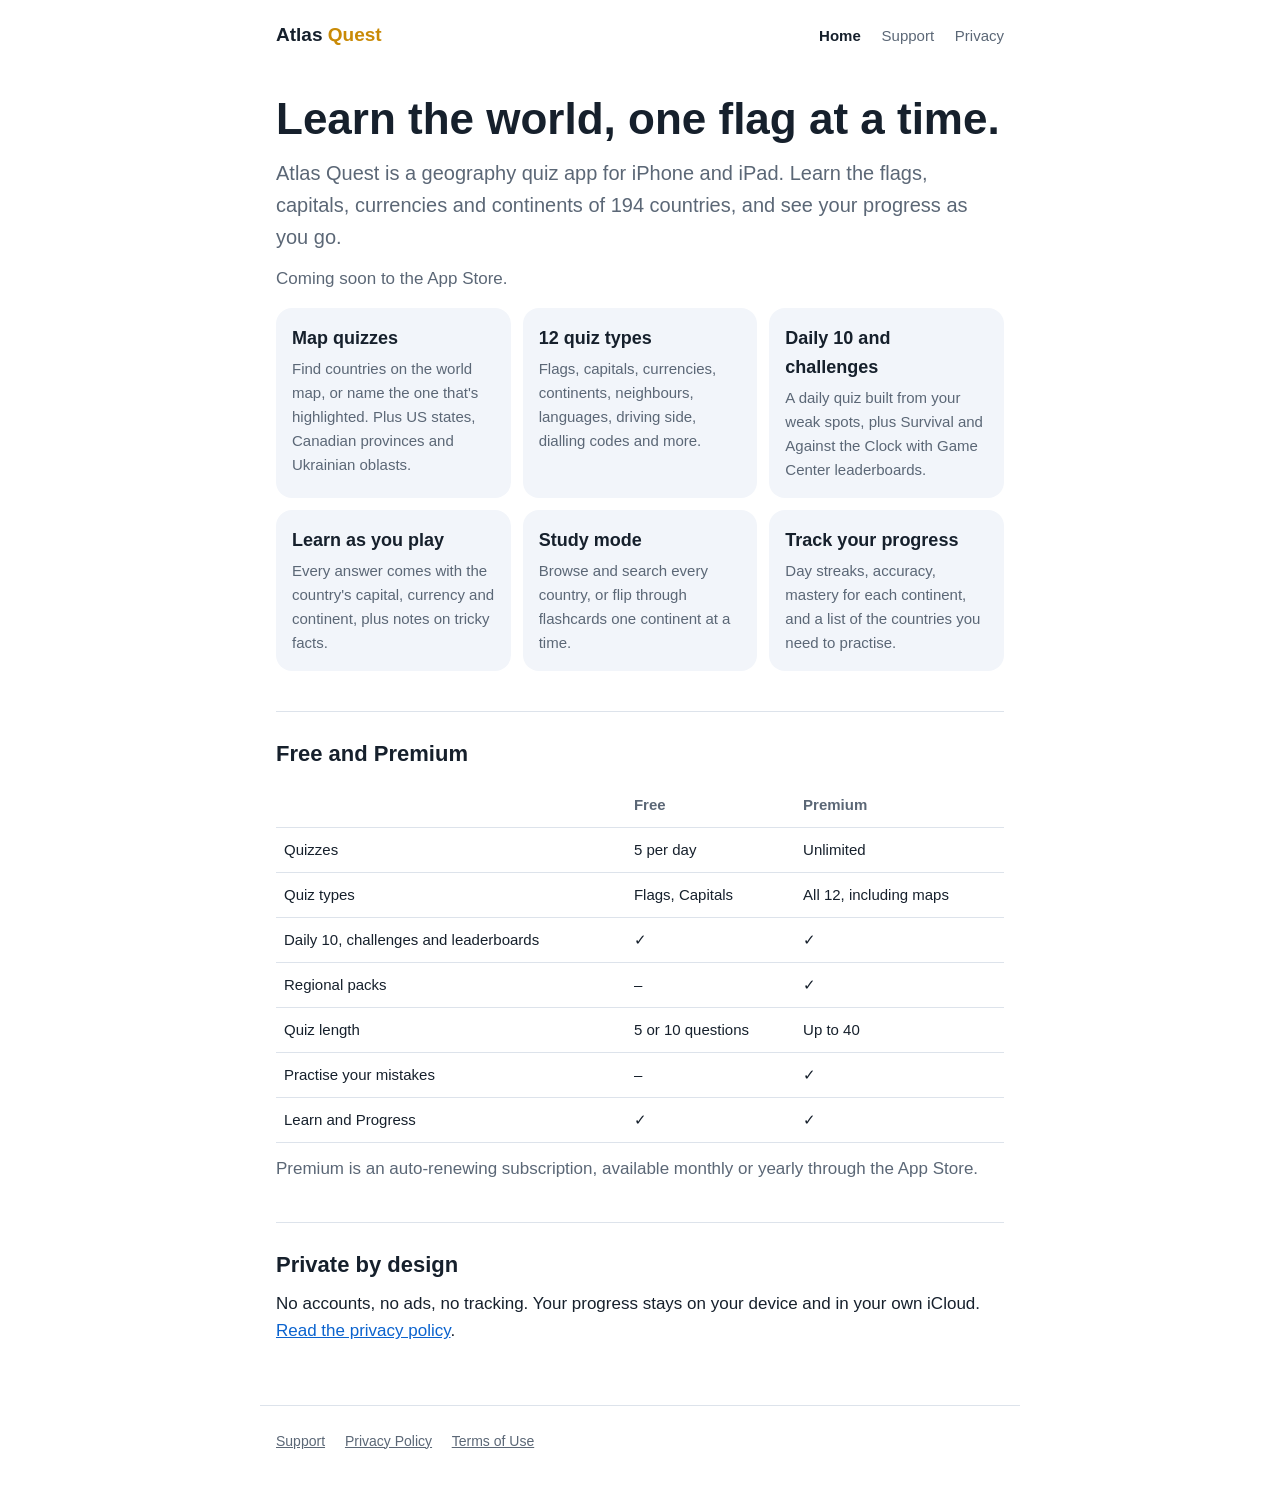
==== index.html @ 8e3a0928 "Update the website for Atlas Quest 1.1 Privacy policy: iCloud sync, Game Center and reminders. Suppo" ====
<!DOCTYPE html>
<html lang="en">
<head>
<meta charset="utf-8">
<meta name="viewport" content="width=device-width, initial-scale=1">
<title>Atlas Quest</title>
<meta name="description" content="Atlas Quest is a geography quiz app for iPhone and iPad. Learn the flags, capitals, currencies and continents of 194 countries.">
<link rel="icon" href="data:image/svg+xml,<svg xmlns='http://www.w3.org/2000/svg' viewBox='0 0 100 100'><text y='.9em' font-size='90'>🌍</text></svg>">
<link rel="stylesheet" href="style.css">
</head>
<body>
<header>
  <a class="brand" href="./">Atlas <span>Quest</span></a>
  <nav>
    <a href="./" aria-current="page">Home</a>
    <a href="support.html">Support</a>
    <a href="privacy.html">Privacy</a>
  </nav>
</header>
<main>
  <h1>Learn the world, one flag at a time.</h1>
  <p class="lead">Atlas Quest is a geography quiz app for iPhone and iPad. Learn the flags, capitals, currencies and continents of 194 countries, and see your progress as you go.</p>
  <p class="muted">Coming soon to the App Store.</p>

  <div class="grid">
    <div class="card">
      <h3>Map quizzes</h3>
      <p>Find countries on the world map, or name the one that's highlighted. Plus US states, Canadian provinces and Ukrainian oblasts.</p>
    </div>
    <div class="card">
      <h3>12 quiz types</h3>
      <p>Flags, capitals, currencies, continents, neighbours, languages, driving side, dialling codes and more.</p>
    </div>
    <div class="card">
      <h3>Daily 10 and challenges</h3>
      <p>A daily quiz built from your weak spots, plus Survival and Against the Clock with Game Center leaderboards.</p>
    </div>
    <div class="card">
      <h3>Learn as you play</h3>
      <p>Every answer comes with the country's capital, currency and continent, plus notes on tricky facts.</p>
    </div>
    <div class="card">
      <h3>Study mode</h3>
      <p>Browse and search every country, or flip through flashcards one continent at a time.</p>
    </div>
    <div class="card">
      <h3>Track your progress</h3>
      <p>Day streaks, accuracy, mastery for each continent, and a list of the countries you need to practise.</p>
    </div>
  </div>

  <h2>Free and Premium</h2>
  <table>
    <thead>
      <tr><th></th><th>Free</th><th>Premium</th></tr>
    </thead>
    <tbody>
      <tr><td>Quizzes</td><td>5 per day</td><td>Unlimited</td></tr>
      <tr><td>Quiz types</td><td>Flags, Capitals</td><td>All 12, including maps</td></tr>
      <tr><td>Daily 10, challenges and leaderboards</td><td>✓</td><td>✓</td></tr>
      <tr><td>Regional packs</td><td>–</td><td>✓</td></tr>
      <tr><td>Quiz length</td><td>5 or 10 questions</td><td>Up to 40</td></tr>
      <tr><td>Practise your mistakes</td><td>–</td><td>✓</td></tr>
      <tr><td>Learn and Progress</td><td>✓</td><td>✓</td></tr>
    </tbody>
  </table>
  <p class="muted">Premium is an auto-renewing subscription, available monthly or yearly through the App Store.</p>

  <h2>Private by design</h2>
  <p>No accounts, no ads, no tracking. Your progress stays on your device and in your own iCloud. <a href="privacy.html">Read the privacy policy</a>.</p>
</main>
<footer>
  <a href="support.html">Support</a>
  <a href="privacy.html">Privacy Policy</a>
  <a href="https://www.apple.com/legal/internet-services/itunes/dev/stdeula/">Terms of Use</a>
</footer>
</body>
</html>
---- style.css ----
:root {
  --bg: #ffffff;
  --surface: #f2f5fa;
  --text: #16202c;
  --muted: #5b6776;
  --accent: #0b63ce;
  --accent-text: #ffffff;
  --gold: #c98a06;
  --rule: #dde3eb;
  color-scheme: light dark;
}
@media (prefers-color-scheme: dark) {
  :root {
    --bg: #0b1118;
    --surface: #151e29;
    --text: #eef2f7;
    --muted: #9aa7b6;
    --accent: #4b9bff;
    --accent-text: #06101c;
    --gold: #f2b53a;
    --rule: #25303d;
  }
}
* { box-sizing: border-box; }
body {
  margin: 0;
  background: var(--bg);
  color: var(--text);
  font: 17px/1.6 -apple-system, BlinkMacSystemFont, "Segoe UI", Roboto, Helvetica, Arial, sans-serif;
}
a { color: var(--accent); }
header, main, footer { max-width: 760px; margin: 0 auto; padding: 0 16px; }
header {
  display: flex; align-items: center; justify-content: space-between; flex-wrap: wrap; gap: 8px;
  padding-top: 20px; padding-bottom: 20px;
}
.brand { font-weight: 700; font-size: 19px; color: var(--text); text-decoration: none; }
.brand span { color: var(--gold); }
nav a { margin-left: 16px; color: var(--muted); text-decoration: none; font-size: 15px; }
nav a:first-child { margin-left: 0; }
nav a[aria-current="page"] { color: var(--text); font-weight: 600; }
main { padding-bottom: 48px; }
h1 { font-size: clamp(30px, 6vw, 44px); line-height: 1.15; margin: 24px 0 12px; }
h2 { font-size: 22px; margin: 40px 0 8px; padding-top: 24px; border-top: 1px solid var(--rule); }
h3 { font-size: 18px; margin: 24px 0 4px; }
p { margin: 0 0 12px; }
.lead { font-size: 20px; color: var(--muted); max-width: 36em; }
.muted { color: var(--muted); }
.badge {
  display: inline-block; margin: 16px 0 8px; padding: 10px 18px; border-radius: 12px;
  background: var(--accent); color: var(--accent-text); font-weight: 600; text-decoration: none;
}
.grid { display: grid; grid-template-columns: repeat(auto-fit, minmax(210px, 1fr)); gap: 12px; margin: 16px 0; }
.card { background: var(--surface); border-radius: 16px; padding: 16px; }
.card h3 { margin-top: 0; }
.card p { margin: 0; color: var(--muted); font-size: 15px; }
table { width: 100%; border-collapse: collapse; margin: 12px 0; font-size: 15px; }
th, td { text-align: left; padding: 10px 8px; border-bottom: 1px solid var(--rule); vertical-align: top; }
th { color: var(--muted); font-weight: 600; }
.note { background: var(--surface); border-left: 4px solid var(--gold); border-radius: 8px; padding: 12px 16px; margin: 16px 0; }
footer { padding-top: 24px; padding-bottom: 40px; border-top: 1px solid var(--rule); color: var(--muted); font-size: 14px; }
footer a { color: var(--muted); margin-right: 16px; }
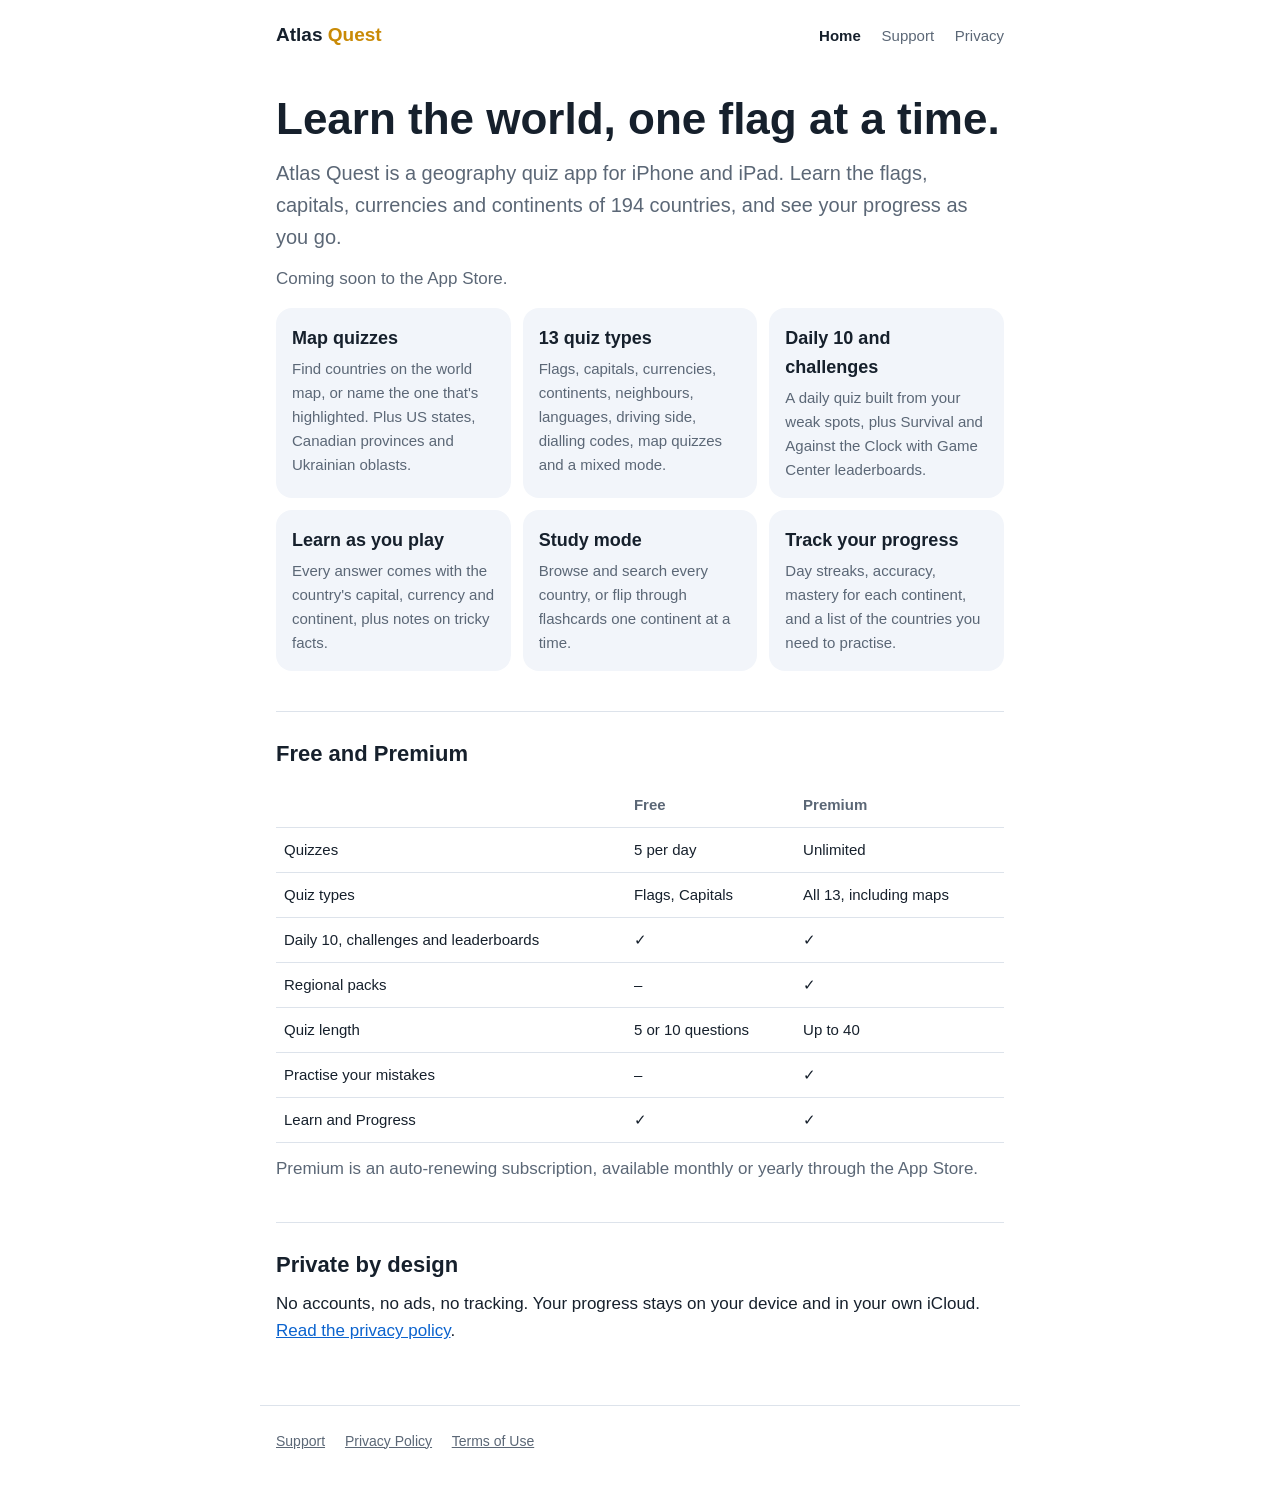
==== commit 1434b001: "Count Mixed among the quiz types Co-Authored-By: Claude Opus 5.5 <noreply@anthropic.com>" ====
--- a/index.html
+++ b/index.html
@@ -28,8 +28,8 @@
       <p>Find countries on the world map, or name the one that's highlighted. Plus US states, Canadian provinces and Ukrainian oblasts.</p>
     </div>
     <div class="card">
-      <h3>12 quiz types</h3>
-      <p>Flags, capitals, currencies, continents, neighbours, languages, driving side, dialling codes and more.</p>
+      <h3>13 quiz types</h3>
+      <p>Flags, capitals, currencies, continents, neighbours, languages, driving side, dialling codes, map quizzes and a mixed mode.</p>
     </div>
     <div class="card">
       <h3>Daily 10 and challenges</h3>
@@ -56,7 +56,7 @@
     </thead>
     <tbody>
       <tr><td>Quizzes</td><td>5 per day</td><td>Unlimited</td></tr>
-      <tr><td>Quiz types</td><td>Flags, Capitals</td><td>All 12, including maps</td></tr>
+      <tr><td>Quiz types</td><td>Flags, Capitals</td><td>All 13, including maps</td></tr>
       <tr><td>Daily 10, challenges and leaderboards</td><td>✓</td><td>✓</td></tr>
       <tr><td>Regional packs</td><td>–</td><td>✓</td></tr>
       <tr><td>Quiz length</td><td>5 or 10 questions</td><td>Up to 40</td></tr>
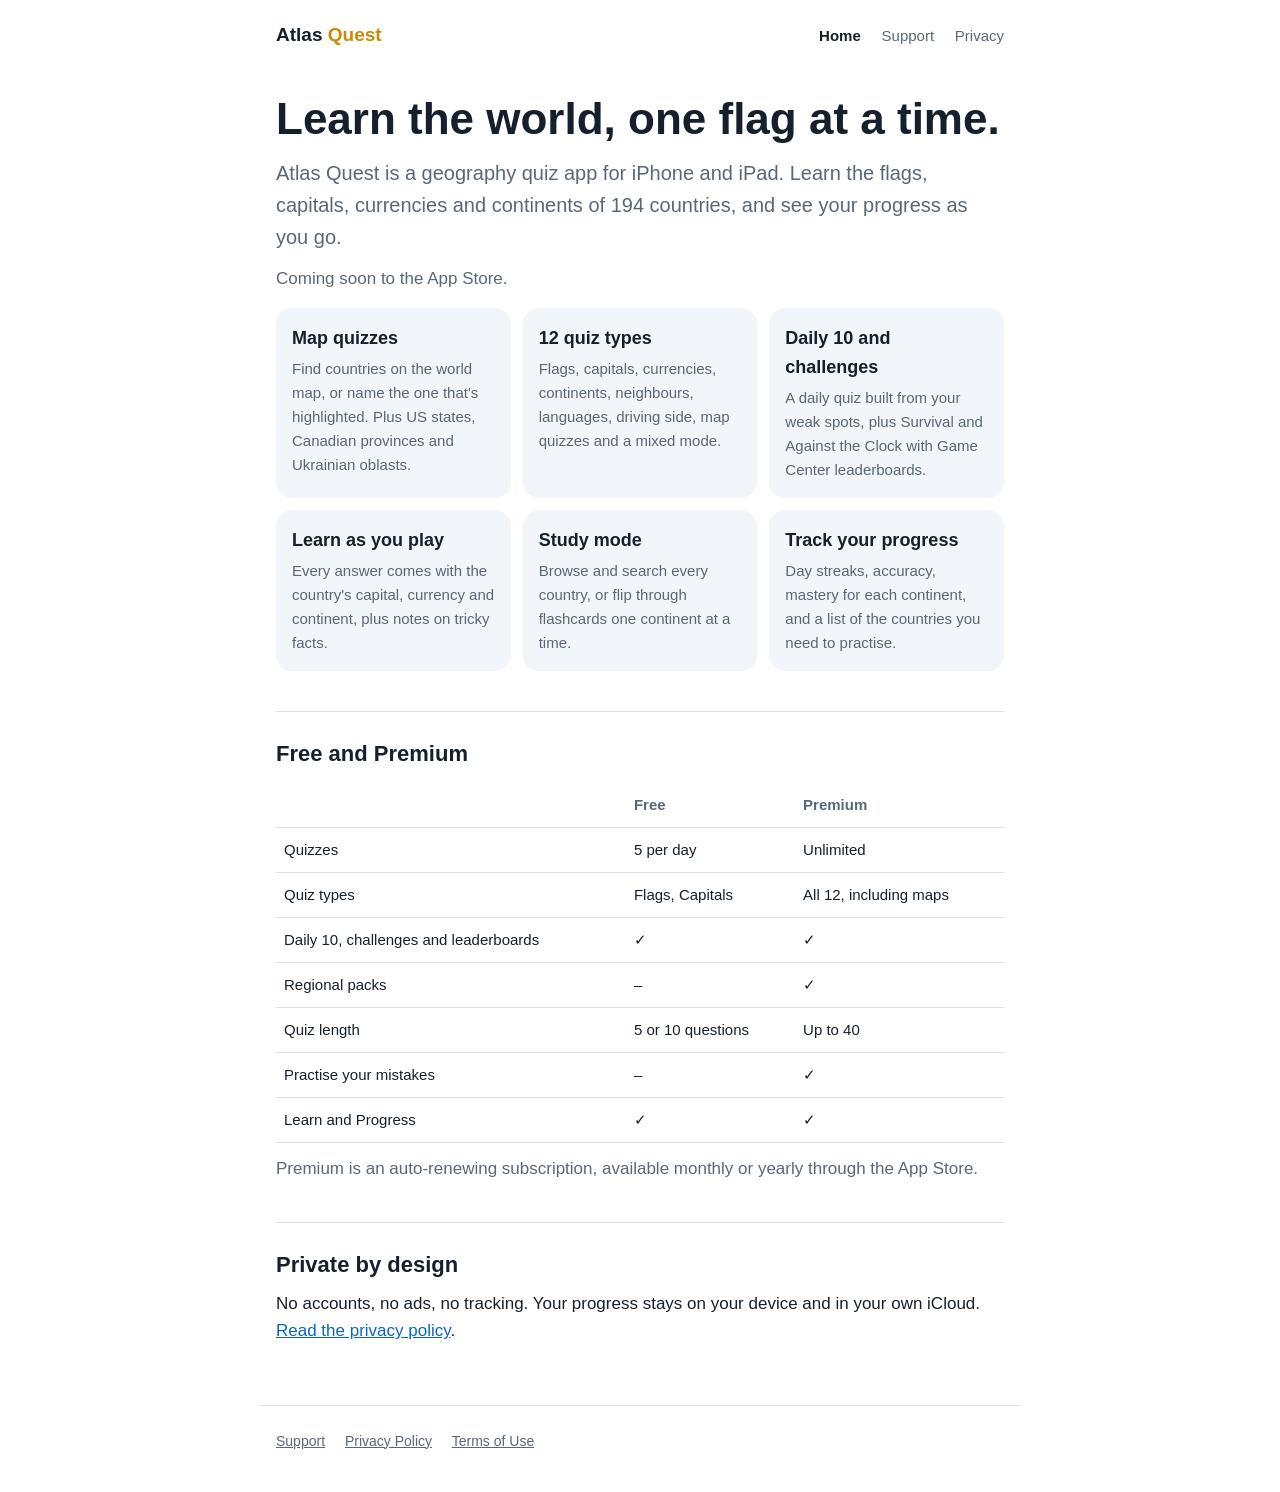
==== commit 68699dbf: "Drop the Dialling Codes quiz from the 1.1 pages Co-Authored-By: Claude Opus 5.5 <noreply@anthropic.c" ====
--- a/index.html
+++ b/index.html
@@ -28,8 +28,8 @@
       <p>Find countries on the world map, or name the one that's highlighted. Plus US states, Canadian provinces and Ukrainian oblasts.</p>
     </div>
     <div class="card">
-      <h3>13 quiz types</h3>
-      <p>Flags, capitals, currencies, continents, neighbours, languages, driving side, dialling codes, map quizzes and a mixed mode.</p>
+      <h3>12 quiz types</h3>
+      <p>Flags, capitals, currencies, continents, neighbours, languages, driving side, map quizzes and a mixed mode.</p>
     </div>
     <div class="card">
       <h3>Daily 10 and challenges</h3>
@@ -56,7 +56,7 @@
     </thead>
     <tbody>
       <tr><td>Quizzes</td><td>5 per day</td><td>Unlimited</td></tr>
-      <tr><td>Quiz types</td><td>Flags, Capitals</td><td>All 13, including maps</td></tr>
+      <tr><td>Quiz types</td><td>Flags, Capitals</td><td>All 12, including maps</td></tr>
       <tr><td>Daily 10, challenges and leaderboards</td><td>✓</td><td>✓</td></tr>
       <tr><td>Regional packs</td><td>–</td><td>✓</td></tr>
       <tr><td>Quiz length</td><td>5 or 10 questions</td><td>Up to 40</td></tr>
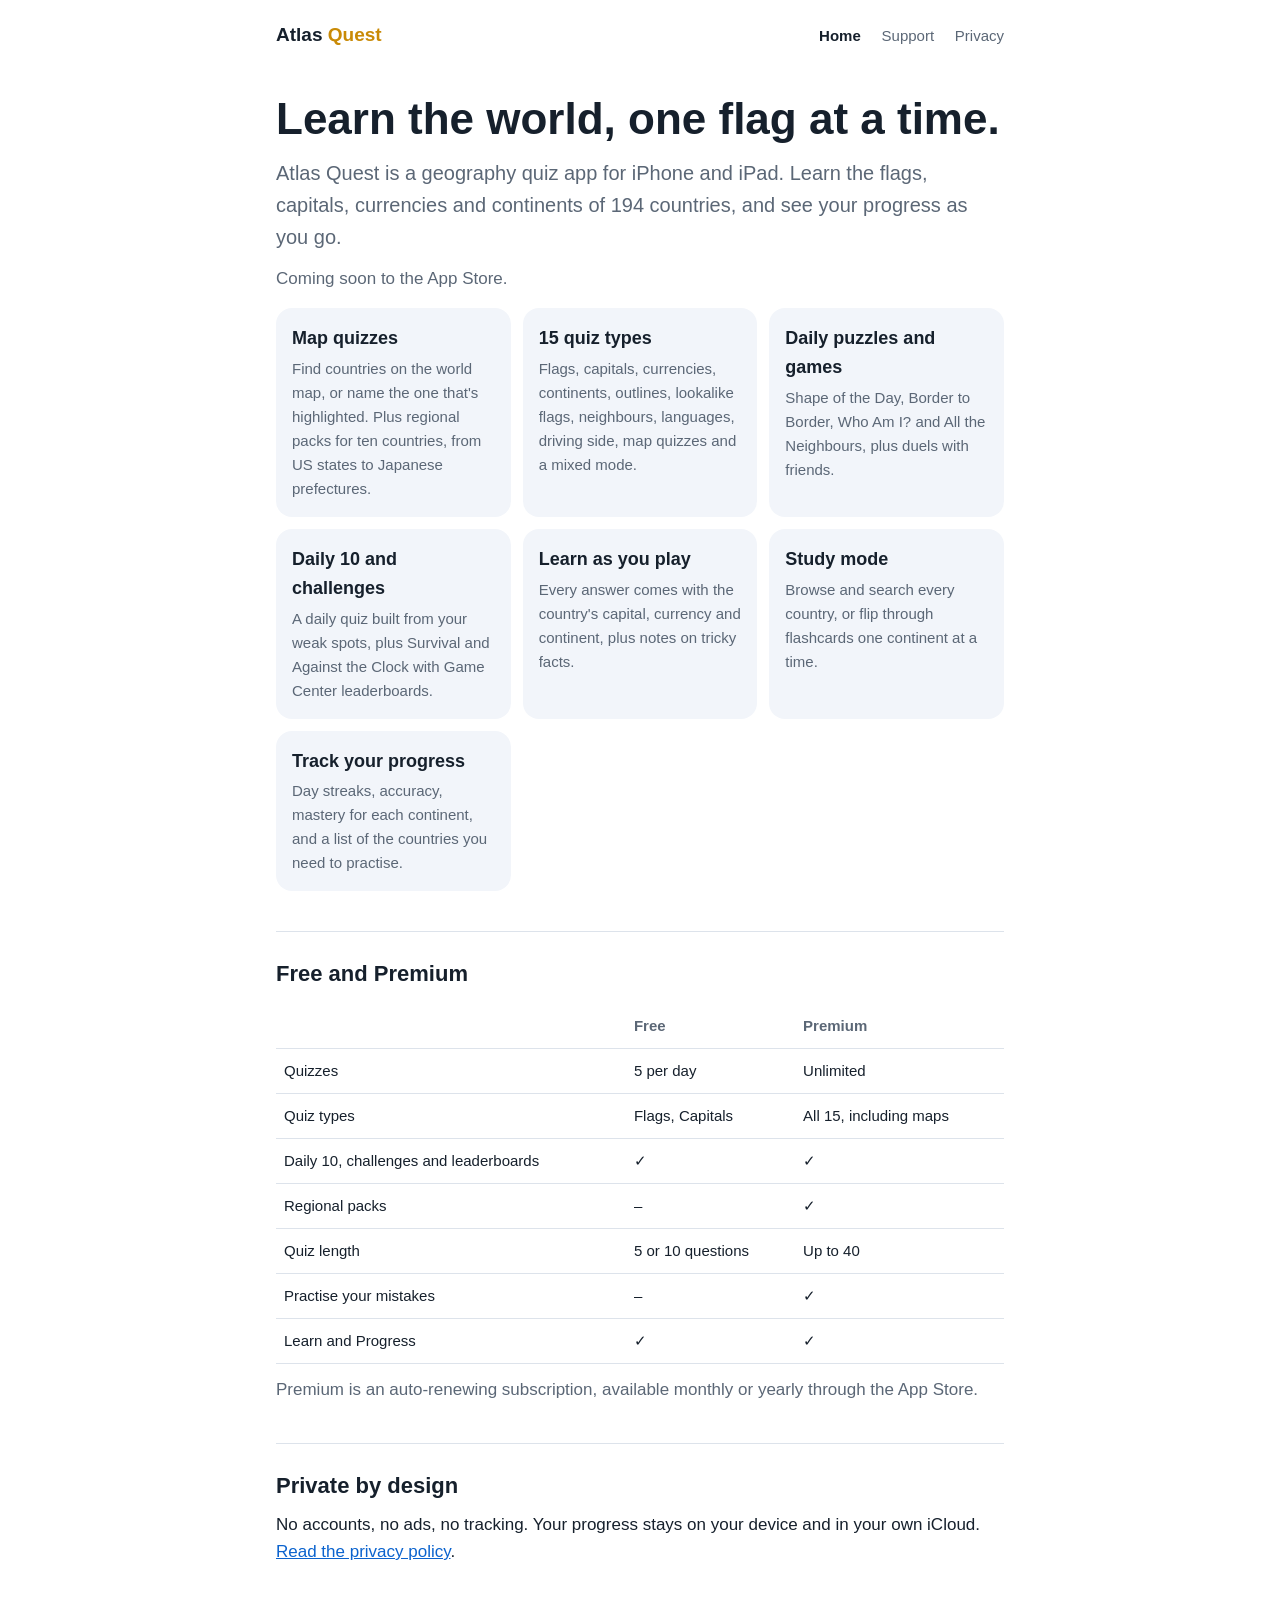
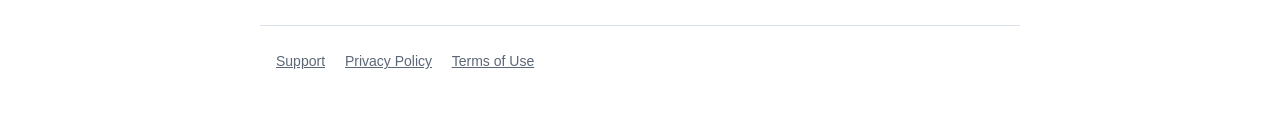
==== commit 31fded85: "Update the website for Atlas Quest 1.2 Privacy policy: online duels and Siri. Support: daily puzzles" ====
--- a/index.html
+++ b/index.html
@@ -25,11 +25,15 @@
   <div class="grid">
     <div class="card">
       <h3>Map quizzes</h3>
-      <p>Find countries on the world map, or name the one that's highlighted. Plus US states, Canadian provinces and Ukrainian oblasts.</p>
+      <p>Find countries on the world map, or name the one that's highlighted. Plus regional packs for ten countries, from US states to Japanese prefectures.</p>
     </div>
     <div class="card">
-      <h3>12 quiz types</h3>
-      <p>Flags, capitals, currencies, continents, neighbours, languages, driving side, map quizzes and a mixed mode.</p>
+      <h3>15 quiz types</h3>
+      <p>Flags, capitals, currencies, continents, outlines, lookalike flags, neighbours, languages, driving side, map quizzes and a mixed mode.</p>
+    </div>
+    <div class="card">
+      <h3>Daily puzzles and games</h3>
+      <p>Shape of the Day, Border to Border, Who Am I? and All the Neighbours, plus duels with friends.</p>
     </div>
     <div class="card">
       <h3>Daily 10 and challenges</h3>
@@ -56,7 +60,7 @@
     </thead>
     <tbody>
       <tr><td>Quizzes</td><td>5 per day</td><td>Unlimited</td></tr>
-      <tr><td>Quiz types</td><td>Flags, Capitals</td><td>All 12, including maps</td></tr>
+      <tr><td>Quiz types</td><td>Flags, Capitals</td><td>All 15, including maps</td></tr>
       <tr><td>Daily 10, challenges and leaderboards</td><td>✓</td><td>✓</td></tr>
       <tr><td>Regional packs</td><td>–</td><td>✓</td></tr>
       <tr><td>Quiz length</td><td>5 or 10 questions</td><td>Up to 40</td></tr>
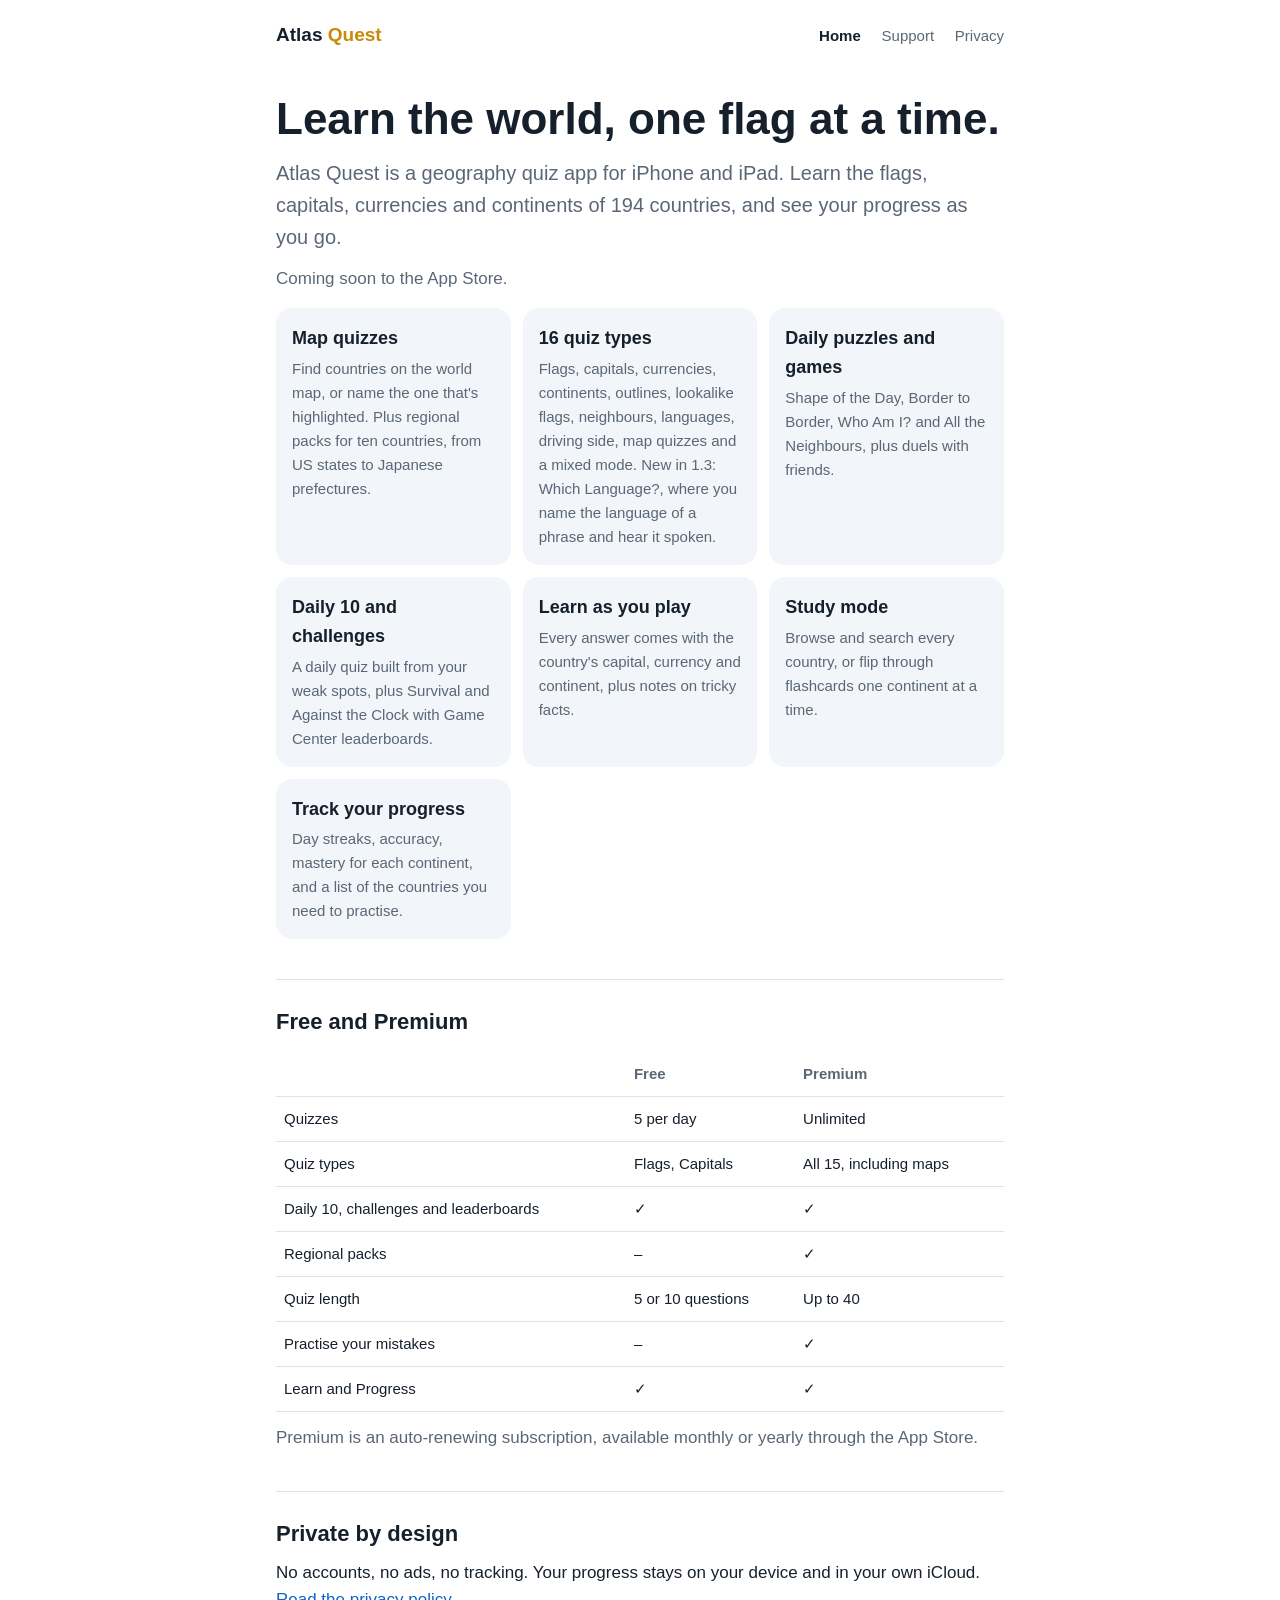
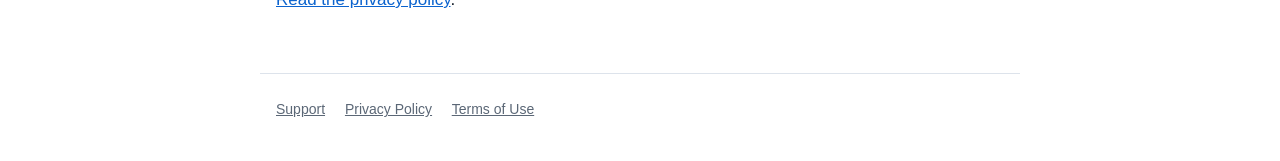
==== commit 60521165: "Update the website for Atlas Quest 1.3 Co-Authored-By: Claude Opus 5.5 <noreply@anthropic.com>" ====
--- a/index.html
+++ b/index.html
@@ -28,8 +28,8 @@
       <p>Find countries on the world map, or name the one that's highlighted. Plus regional packs for ten countries, from US states to Japanese prefectures.</p>
     </div>
     <div class="card">
-      <h3>15 quiz types</h3>
-      <p>Flags, capitals, currencies, continents, outlines, lookalike flags, neighbours, languages, driving side, map quizzes and a mixed mode.</p>
+      <h3>16 quiz types</h3>
+      <p>Flags, capitals, currencies, continents, outlines, lookalike flags, neighbours, languages, driving side, map quizzes and a mixed mode. New in 1.3: Which Language?, where you name the language of a phrase and hear it spoken.</p>
     </div>
     <div class="card">
       <h3>Daily puzzles and games</h3>
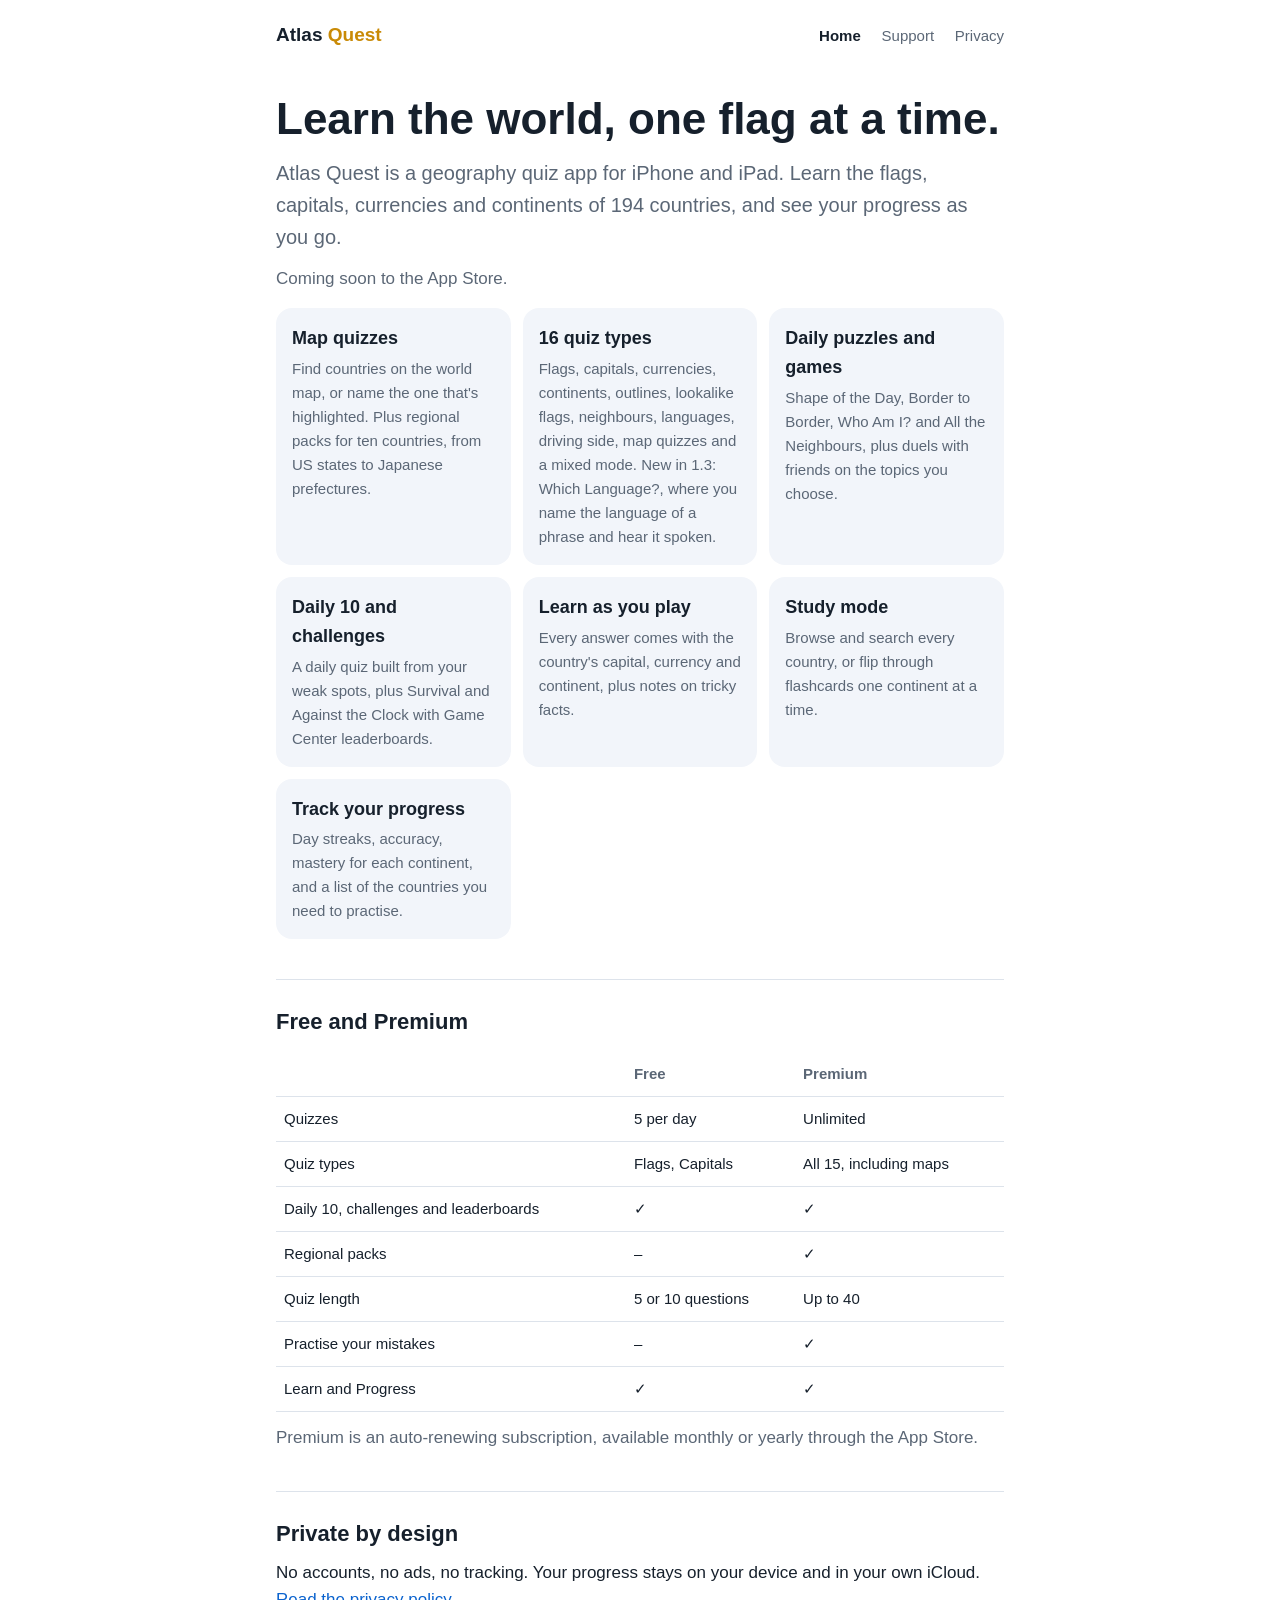
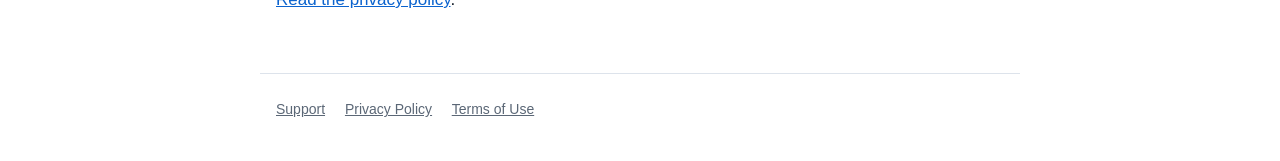
==== commit 288c2b29: "Update the website for Atlas Quest 1.4 Co-Authored-By: Claude Opus 5.5 <noreply@anthropic.com>" ====
--- a/index.html
+++ b/index.html
@@ -33,7 +33,7 @@
     </div>
     <div class="card">
       <h3>Daily puzzles and games</h3>
-      <p>Shape of the Day, Border to Border, Who Am I? and All the Neighbours, plus duels with friends.</p>
+      <p>Shape of the Day, Border to Border, Who Am I? and All the Neighbours, plus duels with friends on the topics you choose.</p>
     </div>
     <div class="card">
       <h3>Daily 10 and challenges</h3>
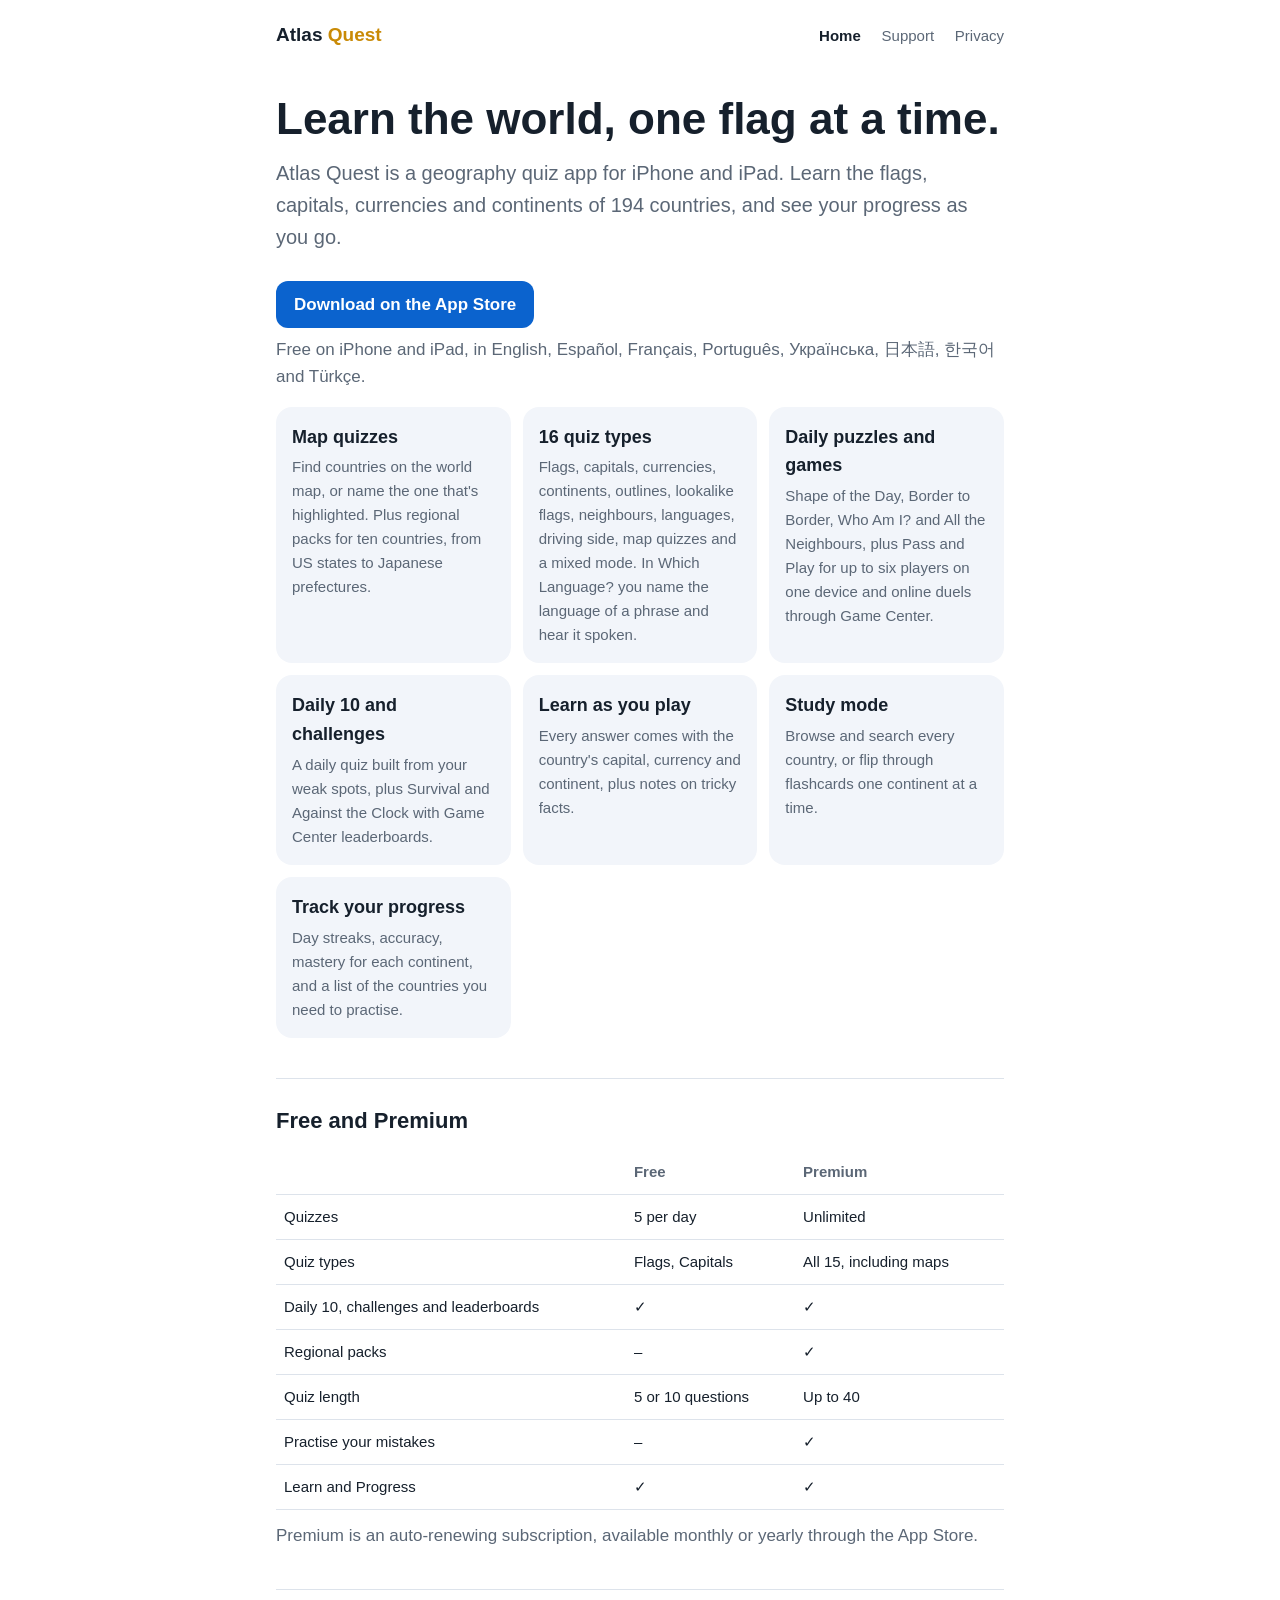
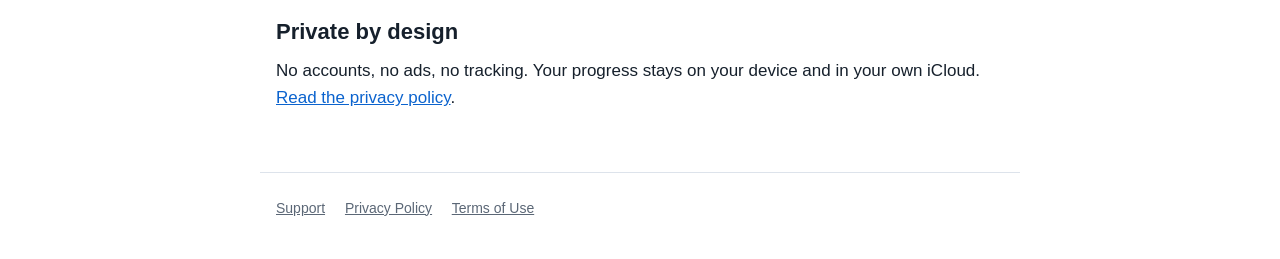
==== commit f1a97160: "Update index.html" ====
--- a/index.html
+++ b/index.html
@@ -20,7 +20,8 @@
 <main>
   <h1>Learn the world, one flag at a time.</h1>
   <p class="lead">Atlas Quest is a geography quiz app for iPhone and iPad. Learn the flags, capitals, currencies and continents of 194 countries, and see your progress as you go.</p>
-  <p class="muted">Coming soon to the App Store.</p>
+  <a class="badge" href="https://apps.apple.com/app/atlas-quest-geography-quiz/id6816194540">Download on the App Store</a>
+  <p class="muted">Free on iPhone and iPad, in English, Español, Français, Português, Українська, 日本語, 한국어 and Türkçe.</p>
 
   <div class="grid">
     <div class="card">
@@ -29,11 +30,11 @@
     </div>
     <div class="card">
       <h3>16 quiz types</h3>
-      <p>Flags, capitals, currencies, continents, outlines, lookalike flags, neighbours, languages, driving side, map quizzes and a mixed mode. New in 1.3: Which Language?, where you name the language of a phrase and hear it spoken.</p>
+      <p>Flags, capitals, currencies, continents, outlines, lookalike flags, neighbours, languages, driving side, map quizzes and a mixed mode. In Which Language? you name the language of a phrase and hear it spoken.</p>
     </div>
     <div class="card">
       <h3>Daily puzzles and games</h3>
-      <p>Shape of the Day, Border to Border, Who Am I? and All the Neighbours, plus duels with friends on the topics you choose.</p>
+      <p>Shape of the Day, Border to Border, Who Am I? and All the Neighbours, plus Pass and Play for up to six players on one device and online duels through Game Center.</p>
     </div>
     <div class="card">
       <h3>Daily 10 and challenges</h3>
